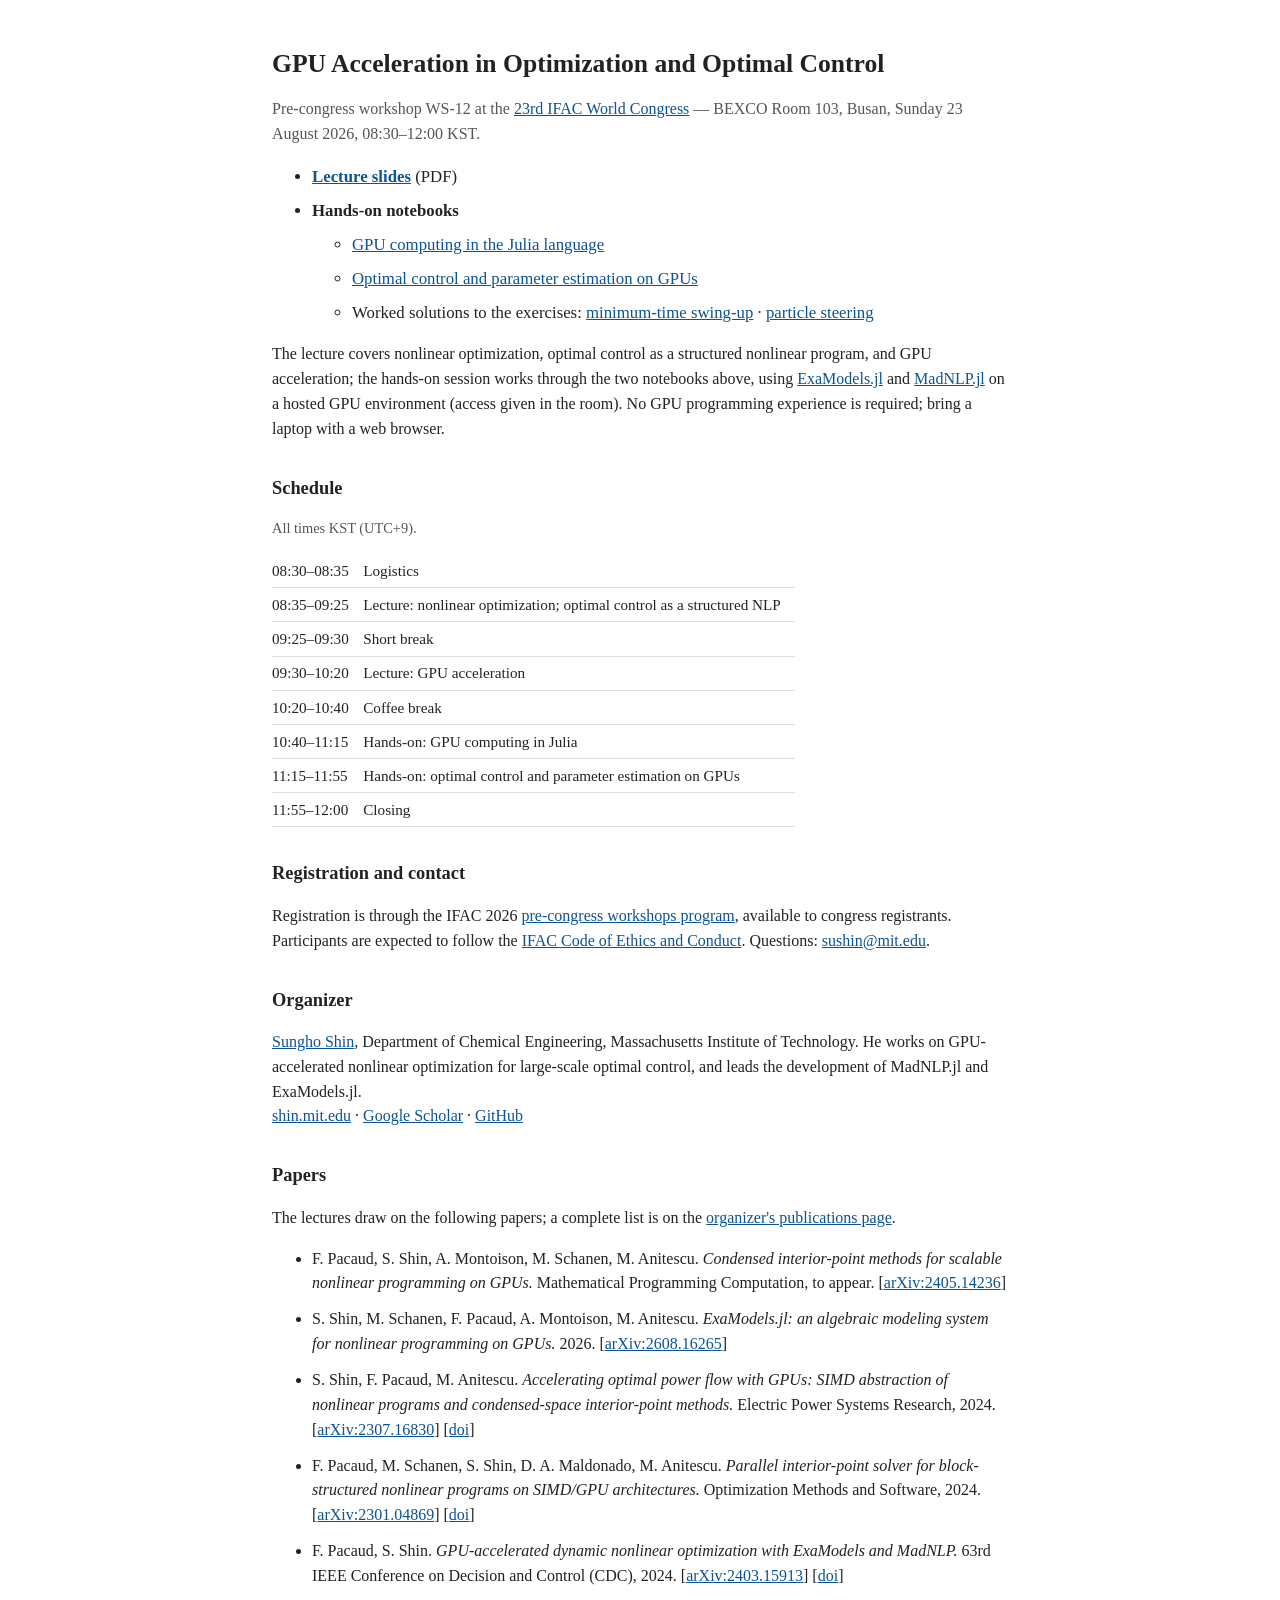
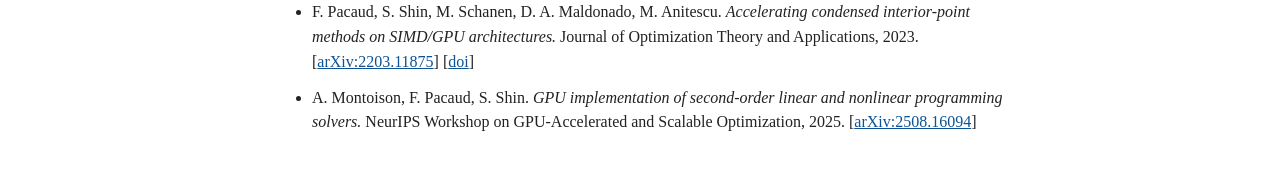
==== index.html @ cfbce033 "Meta line carries the workshop number and room (WS-12, BEXCO Room 103) Co-Authored-By: Claude <norep" ====
<!DOCTYPE html>
<html lang="en">
<head>
  <meta charset="UTF-8" />
  <meta name="viewport" content="width=device-width, initial-scale=1.0" />
  <title>GPU Acceleration in Optimization and Optimal Control — IFAC 2026 Workshop</title>
  <meta name="description" content="Half-day pre-congress workshop on GPU-accelerated nonlinear optimization for large-scale optimal control, at the IFAC 2026 World Congress, Busan, Korea." />
  <link rel="stylesheet" href="style.css" />
</head>
<body>

  <h1>GPU Acceleration in Optimization and Optimal Control</h1>
  <p class="meta">Pre-congress workshop WS-12 at the <a href="https://ifac2026.org">23rd IFAC World Congress</a>
    &mdash; BEXCO Room 103, Busan, Sunday 23 August 2026, 08:30&ndash;12:00 KST.</p>

  <ul class="materials">
    <li><a href="slides.pdf"><strong>Lecture slides</strong></a> (PDF)</li>
    <li><strong>Hands-on notebooks</strong>
      <ul>
        <li><a href="notebooks/1-gpu-computing.html">GPU computing in the Julia language</a></li>
        <li><a href="notebooks/2-optimal-control-and-estimation.html">Optimal control and parameter estimation on GPUs</a></li>
        <li>Worked solutions to the exercises:
          <a href="notebooks/minimum-time-solution.html">minimum-time swing-up</a> &middot;
          <a href="notebooks/particle-steering-solution.html">particle steering</a></li>
      </ul>
    </li>
  </ul>

  <p>The lecture covers nonlinear optimization, optimal control as a
    structured nonlinear program, and GPU acceleration; the hands-on session
    works through the two notebooks above, using
    <a href="https://github.com/exanauts/ExaModels.jl">ExaModels.jl</a> and
    <a href="https://github.com/MadNLP/MadNLP.jl">MadNLP.jl</a> on a hosted
    GPU environment (access given in the room). No GPU programming experience
    is required; bring a laptop with a web browser.</p>

  <h2 id="schedule">Schedule</h2>
  <p class="muted-note">All times KST (UTC+9).</p>
  <table class="program">
    <tbody>
      <tr><td>08:30&ndash;08:35</td><td>Logistics</td></tr>
      <tr><td>08:35&ndash;09:25</td><td>Lecture: nonlinear optimization; optimal control as a structured NLP</td></tr>
      <tr><td>09:25&ndash;09:30</td><td>Short break</td></tr>
      <tr><td>09:30&ndash;10:20</td><td>Lecture: GPU acceleration</td></tr>
      <tr><td>10:20&ndash;10:40</td><td>Coffee break</td></tr>
      <tr><td>10:40&ndash;11:15</td><td>Hands-on: GPU computing in Julia</td></tr>
      <tr><td>11:15&ndash;11:55</td><td>Hands-on: optimal control and parameter estimation on GPUs</td></tr>
      <tr><td>11:55&ndash;12:00</td><td>Closing</td></tr>
    </tbody>
  </table>

  <h2 id="registration">Registration and contact</h2>
  <p>Registration is through the IFAC 2026
    <a href="https://ifac2026.org/fairOnline.do?selAction=single_page&amp;SYSTEM_IDX=214&amp;FAIRMENU_IDX=21710&amp;hl=ENG">pre-congress workshops program</a>,
    available to congress registrants. Participants are expected to follow the
    <a href="https://www.ifac-control.org/about/code-of-ethics-and-conduct">IFAC Code of Ethics and Conduct</a>.
    Questions: <a href="mailto:sushin@mit.edu">sushin@mit.edu</a>.</p>

  <h2 id="organizer">Organizer</h2>
  <p><a href="https://cheme.mit.edu/profile/sungho-shin/">Sungho Shin</a>,
    Department of Chemical Engineering, Massachusetts Institute of Technology.
    He works on GPU-accelerated nonlinear optimization for large-scale optimal
    control, and leads the development of MadNLP.jl and ExaModels.jl.<br>
    <a href="https://shin.mit.edu">shin.mit.edu</a> &middot;
    <a href="https://scholar.google.com/citations?user=_KaTyEwAAAAJ">Google Scholar</a> &middot;
    <a href="https://github.com/sshin23">GitHub</a></p>

  <h2 id="papers">Papers</h2>
  <p>The lectures draw on the following papers; a complete list is on the
    <a href="https://shin.mit.edu/publications">organizer's publications page</a>.</p>
  <ul class="papers">
    <li>
      F. Pacaud, S. Shin, A. Montoison, M. Schanen, M. Anitescu.
      <em>Condensed interior-point methods for scalable nonlinear programming on GPUs.</em>
      Mathematical Programming Computation, to appear.
      [<a href="https://arxiv.org/abs/2405.14236">arXiv:2405.14236</a>]
    </li>
    <li>
      S. Shin, M. Schanen, F. Pacaud, A. Montoison, M. Anitescu.
      <em>ExaModels.jl: an algebraic modeling system for nonlinear programming on GPUs.</em>
      2026.
      [<a href="https://arxiv.org/abs/2608.16265">arXiv:2608.16265</a>]
    </li>
    <li>
      S. Shin, F. Pacaud, M. Anitescu.
      <em>Accelerating optimal power flow with GPUs: SIMD abstraction of nonlinear programs and condensed-space interior-point methods.</em>
      Electric Power Systems Research, 2024.
      [<a href="https://arxiv.org/abs/2307.16830">arXiv:2307.16830</a>]
      [<a href="https://doi.org/10.1016/j.epsr.2024.110651">doi</a>]
    </li>
    <li>
      F. Pacaud, M. Schanen, S. Shin, D. A. Maldonado, M. Anitescu.
      <em>Parallel interior-point solver for block-structured nonlinear programs on SIMD/GPU architectures.</em>
      Optimization Methods and Software, 2024.
      [<a href="https://arxiv.org/abs/2301.04869">arXiv:2301.04869</a>]
      [<a href="https://doi.org/10.1080/10556788.2024.2329646">doi</a>]
    </li>
    <li>
      F. Pacaud, S. Shin.
      <em>GPU-accelerated dynamic nonlinear optimization with ExaModels and MadNLP.</em>
      63rd IEEE Conference on Decision and Control (CDC), 2024.
      [<a href="https://arxiv.org/abs/2403.15913">arXiv:2403.15913</a>]
      [<a href="https://doi.org/10.1109/CDC56724.2024.10886720">doi</a>]
    </li>
    <li>
      F. Pacaud, S. Shin, M. Schanen, D. A. Maldonado, M. Anitescu.
      <em>Accelerating condensed interior-point methods on SIMD/GPU architectures.</em>
      Journal of Optimization Theory and Applications, 2023.
      [<a href="https://arxiv.org/abs/2203.11875">arXiv:2203.11875</a>]
      [<a href="https://doi.org/10.1007/s10957-022-02129-5">doi</a>]
    </li>
    <li>
      A. Montoison, F. Pacaud, S. Shin.
      <em>GPU implementation of second-order linear and nonlinear programming solvers.</em>
      NeurIPS Workshop on GPU-Accelerated and Scalable Optimization, 2025.
      [<a href="https://arxiv.org/abs/2508.16094">arXiv:2508.16094</a>]
    </li>
  </ul>

</body>
</html>
---- style.css ----
/* Same style as the workshop materials site (madsuite.org/ifac2026-workshop). */

body {
  max-width: 46rem;
  margin: 3rem auto;
  padding: 0 1rem;
  font-family: Georgia, serif;
  line-height: 1.55;
  color: #222;
  background: #fff;
}

h1 { font-size: 1.6rem; line-height: 1.25; }
h2 { font-size: 1.15rem; margin-top: 2rem; }

li { margin: 0.4rem 0; }

a { color: #0b5394; }

.meta, .muted-note { color: #555; }
.muted-note { font-size: 0.9rem; }

table.program {
  border-collapse: collapse;
  font-size: 0.95rem;
}
table.program td {
  text-align: left;
  padding: 0.3rem 0.9rem 0.3rem 0;
  border-bottom: 1px solid #ddd;
  vertical-align: top;
}
table.program td:first-child { white-space: nowrap; }

ul.papers li { margin: 0.7rem 0; }

ul.materials { font-size: 1.05rem; }
ul.materials li { margin: 0.5rem 0; }
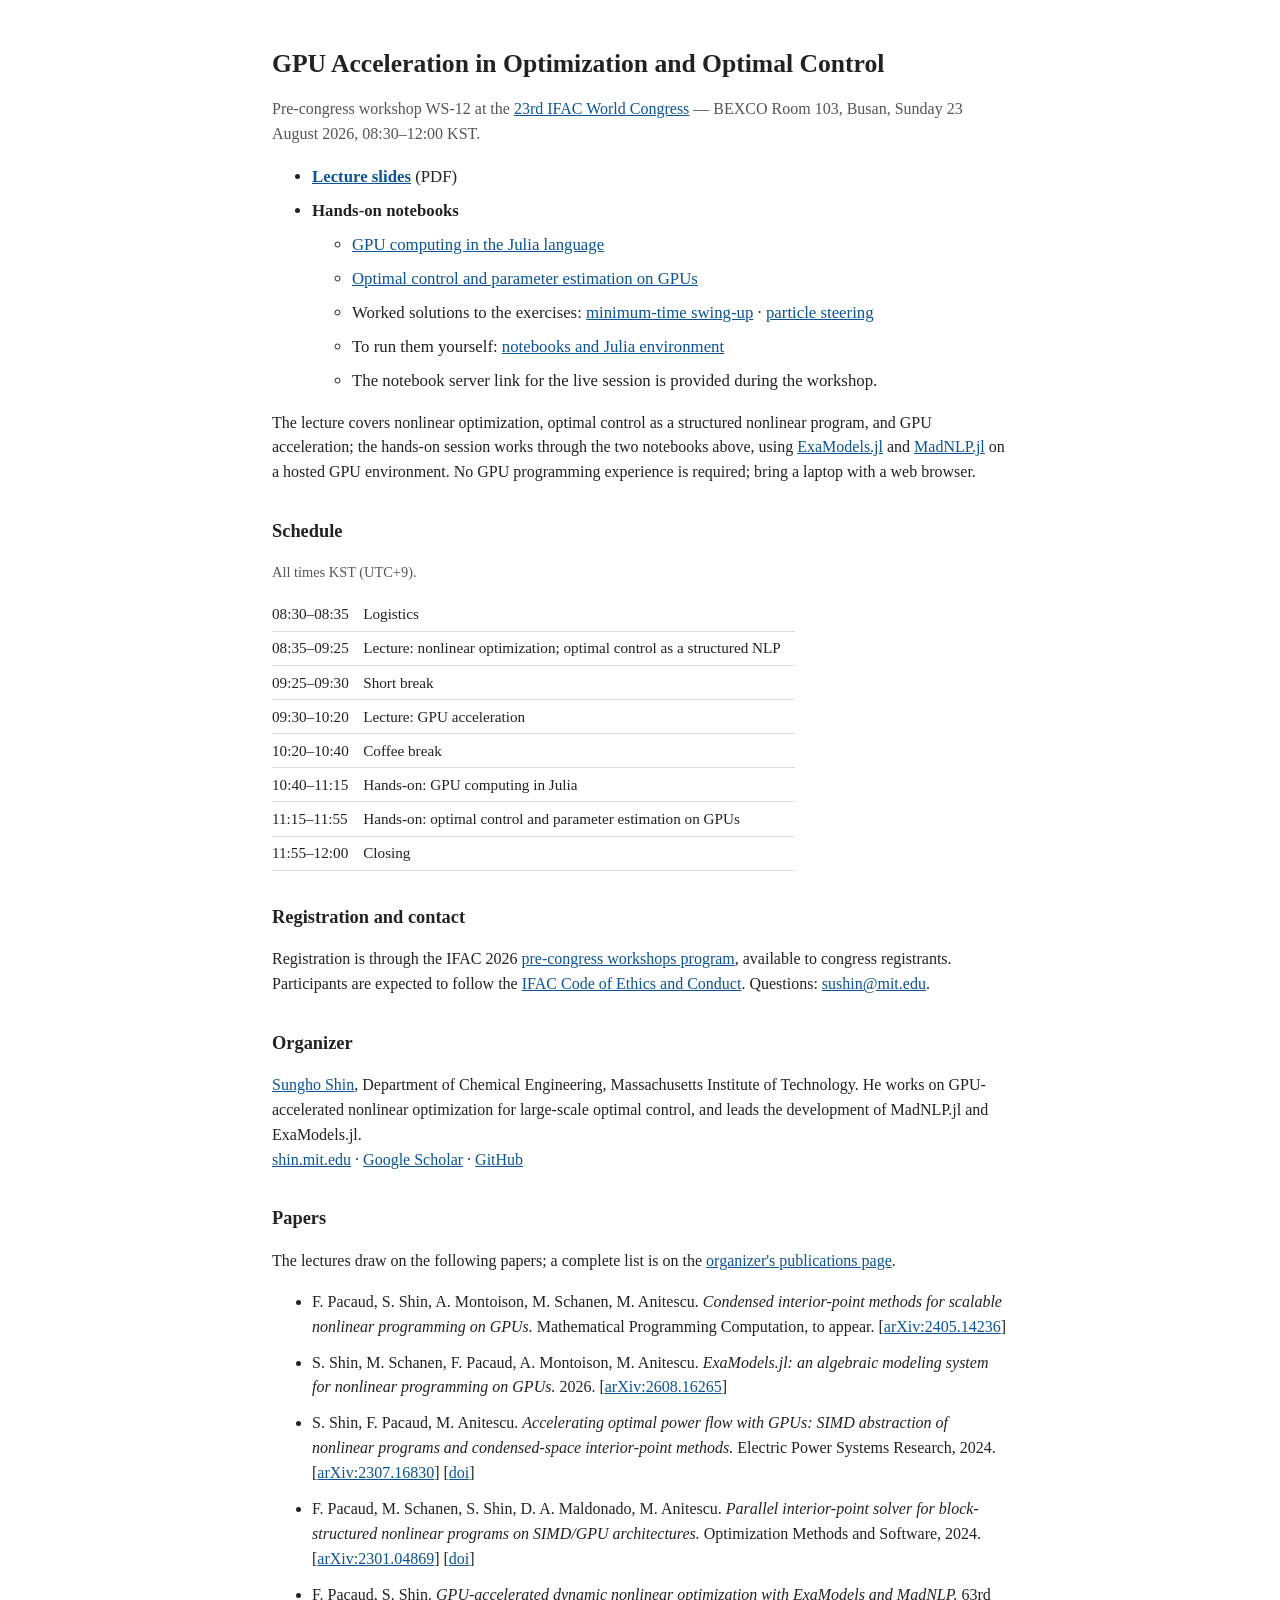
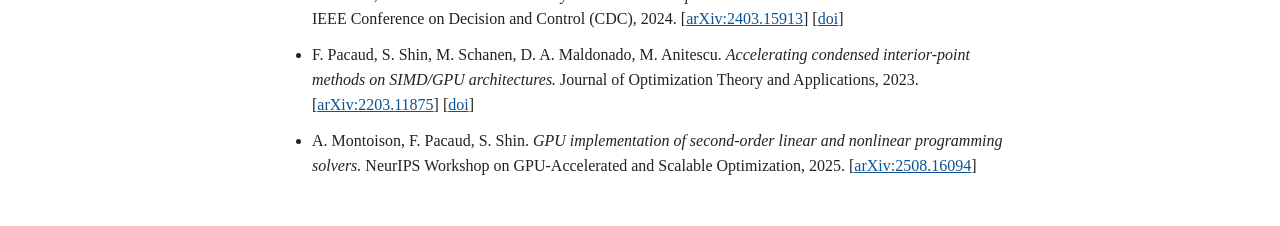
==== commit 3924841c: "Notebooks bullet: runnable repo link, and the server link handed out in session Co-Authored-By: Clau" ====
--- a/index.html
+++ b/index.html
@@ -22,6 +22,8 @@
         <li>Worked solutions to the exercises:
           <a href="notebooks/minimum-time-solution.html">minimum-time swing-up</a> &middot;
           <a href="notebooks/particle-steering-solution.html">particle steering</a></li>
+        <li>To run them yourself: <a href="https://github.com/madsuite-org/ifac2026-notebooks">notebooks and Julia environment</a></li>
+        <li>The notebook server link for the live session is provided during the workshop.</li>
       </ul>
     </li>
   </ul>
@@ -31,8 +33,8 @@
     works through the two notebooks above, using
     <a href="https://github.com/exanauts/ExaModels.jl">ExaModels.jl</a> and
     <a href="https://github.com/MadNLP/MadNLP.jl">MadNLP.jl</a> on a hosted
-    GPU environment (access given in the room). No GPU programming experience
-    is required; bring a laptop with a web browser.</p>
+    GPU environment. No GPU programming experience is required; bring a
+    laptop with a web browser.</p>
 
   <h2 id="schedule">Schedule</h2>
   <p class="muted-note">All times KST (UTC+9).</p>
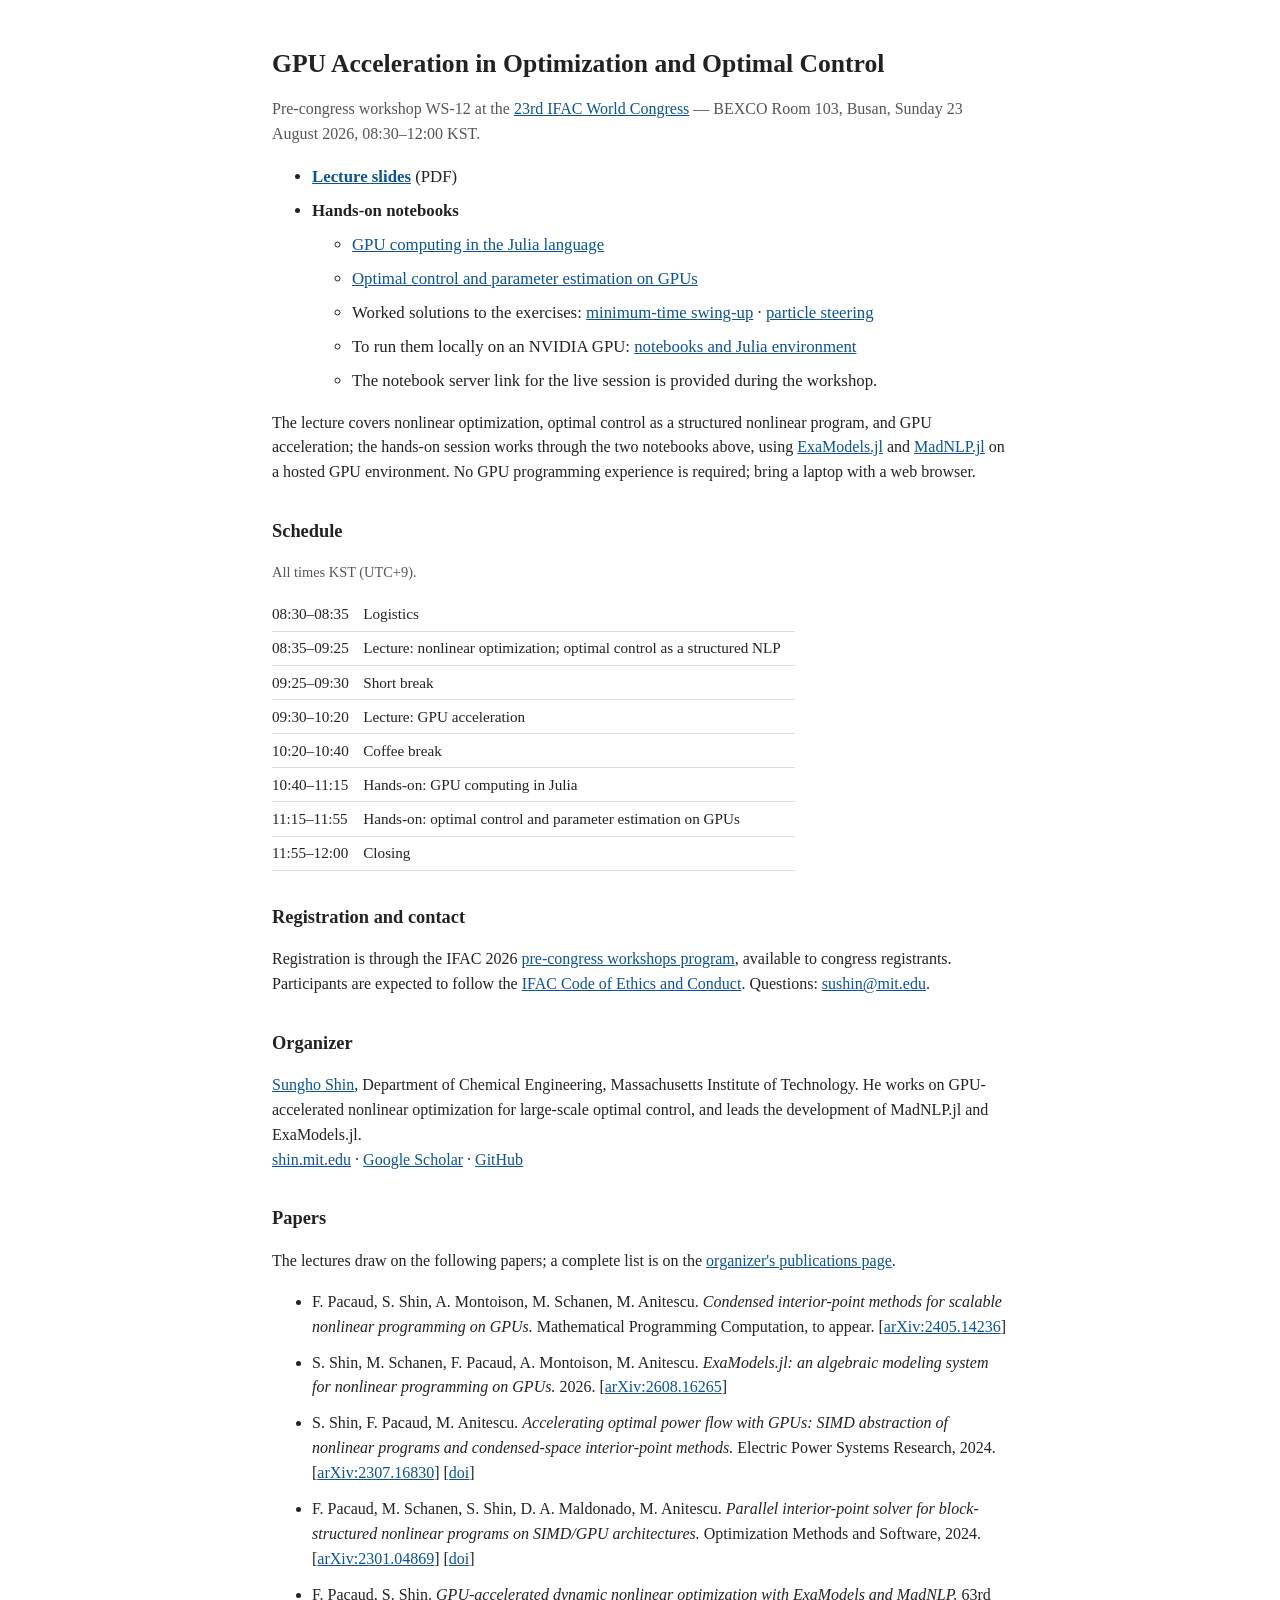
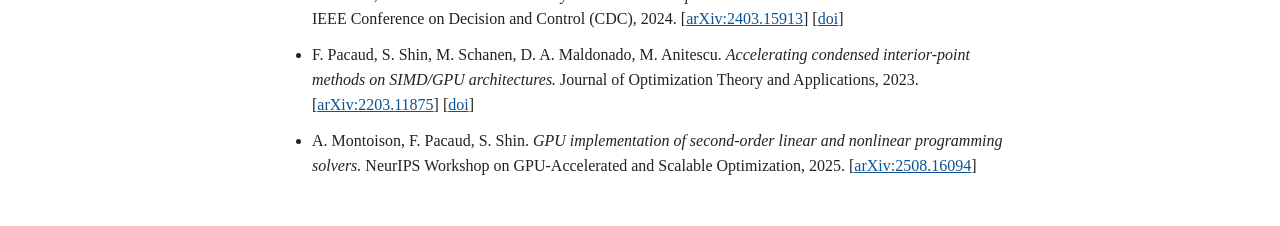
==== commit ce7fac3f: "Runnable-repo bullet framed for local NVIDIA-GPU users Co-Authored-By: Claude <noreply@anthropic.com" ====
--- a/index.html
+++ b/index.html
@@ -22,7 +22,7 @@
         <li>Worked solutions to the exercises:
           <a href="notebooks/minimum-time-solution.html">minimum-time swing-up</a> &middot;
           <a href="notebooks/particle-steering-solution.html">particle steering</a></li>
-        <li>To run them yourself: <a href="https://github.com/madsuite-org/ifac2026-notebooks">notebooks and Julia environment</a></li>
+        <li>To run them locally on an NVIDIA GPU: <a href="https://github.com/madsuite-org/ifac2026-notebooks">notebooks and Julia environment</a></li>
         <li>The notebook server link for the live session is provided during the workshop.</li>
       </ul>
     </li>
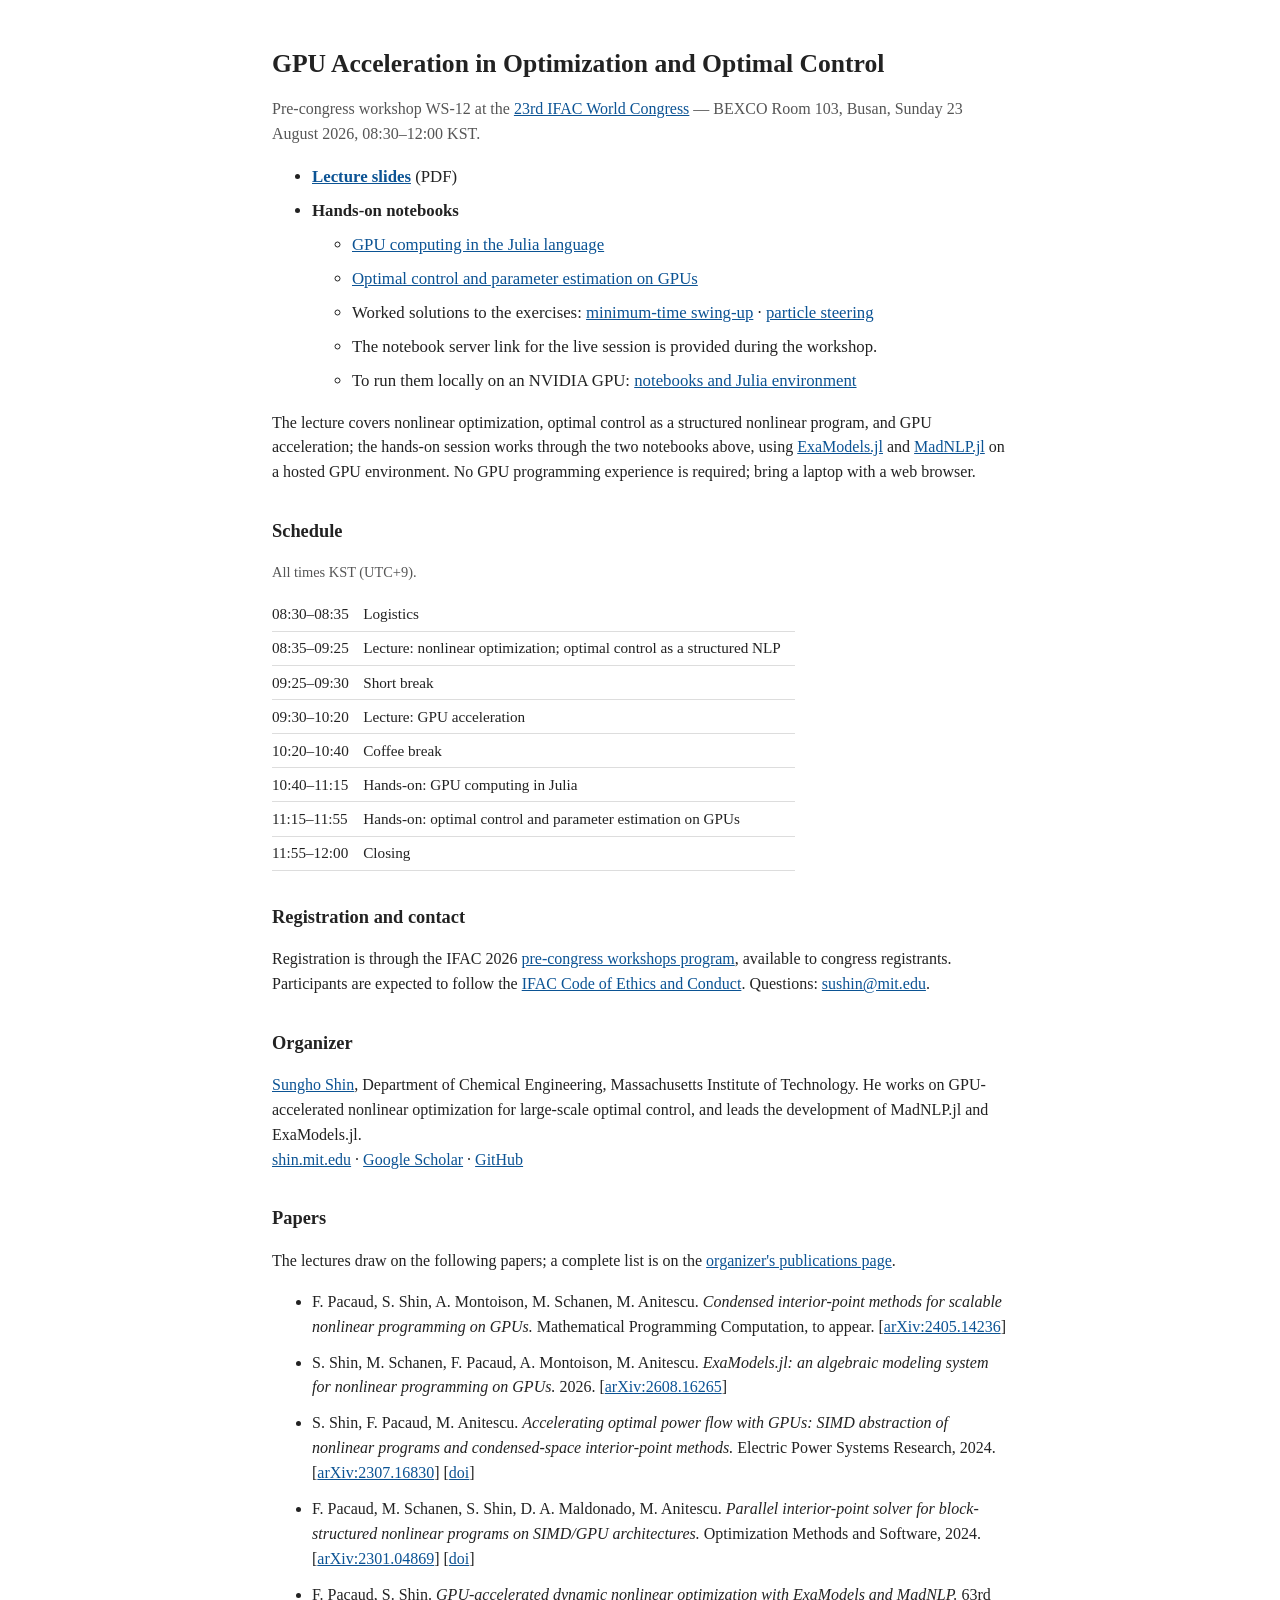
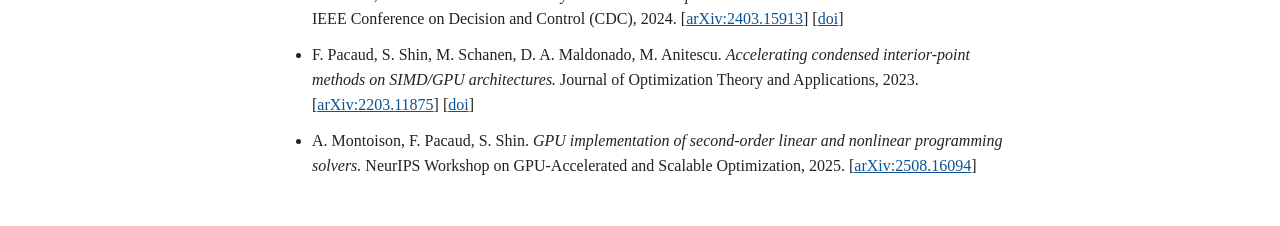
==== commit 41647dcc: "Server option listed before the local-run option Co-Authored-By: Claude <noreply@anthropic.com>" ====
--- a/index.html
+++ b/index.html
@@ -22,8 +22,8 @@
         <li>Worked solutions to the exercises:
           <a href="notebooks/minimum-time-solution.html">minimum-time swing-up</a> &middot;
           <a href="notebooks/particle-steering-solution.html">particle steering</a></li>
+        <li>The notebook server link for the live session is provided during the workshop.</li>
         <li>To run them locally on an NVIDIA GPU: <a href="https://github.com/madsuite-org/ifac2026-notebooks">notebooks and Julia environment</a></li>
-        <li>The notebook server link for the live session is provided during the workshop.</li>
       </ul>
     </li>
   </ul>
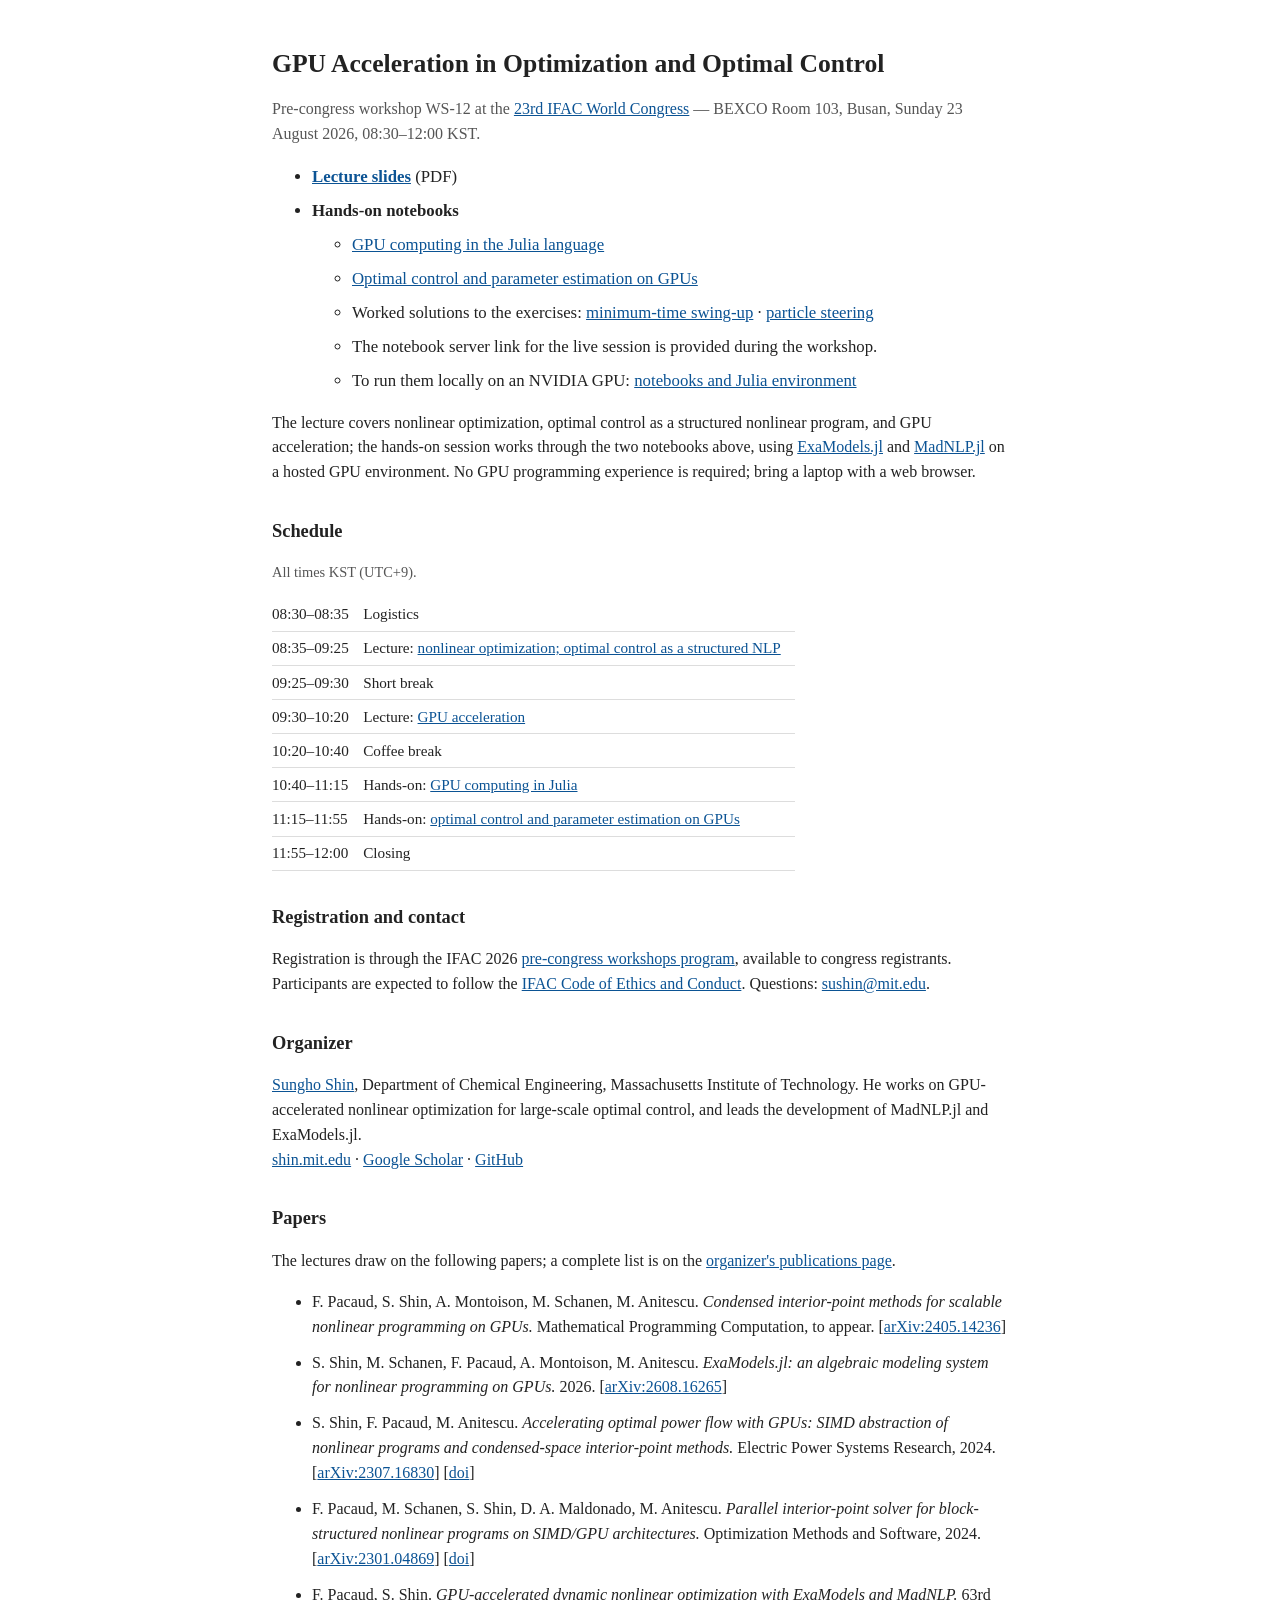
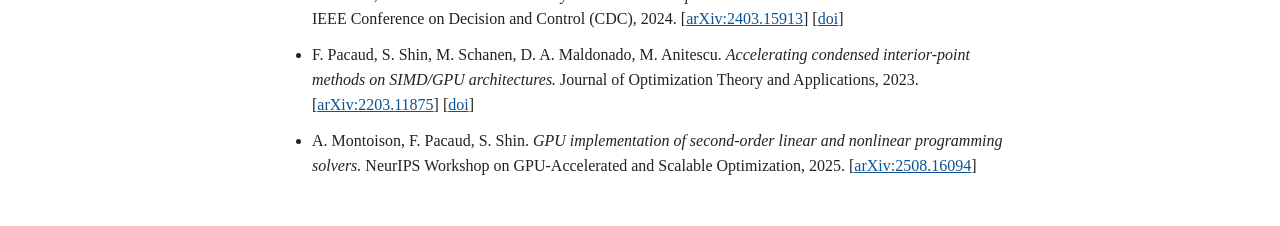
==== commit bfaff9d4: "Schedule rows link their materials directly Co-Authored-By: Claude <noreply@anthropic.com>" ====
--- a/index.html
+++ b/index.html
@@ -41,12 +41,12 @@
   <table class="program">
     <tbody>
       <tr><td>08:30&ndash;08:35</td><td>Logistics</td></tr>
-      <tr><td>08:35&ndash;09:25</td><td>Lecture: nonlinear optimization; optimal control as a structured NLP</td></tr>
+      <tr><td>08:35&ndash;09:25</td><td>Lecture: <a href="slides.pdf">nonlinear optimization; optimal control as a structured NLP</a></td></tr>
       <tr><td>09:25&ndash;09:30</td><td>Short break</td></tr>
-      <tr><td>09:30&ndash;10:20</td><td>Lecture: GPU acceleration</td></tr>
+      <tr><td>09:30&ndash;10:20</td><td>Lecture: <a href="slides.pdf">GPU acceleration</a></td></tr>
       <tr><td>10:20&ndash;10:40</td><td>Coffee break</td></tr>
-      <tr><td>10:40&ndash;11:15</td><td>Hands-on: GPU computing in Julia</td></tr>
-      <tr><td>11:15&ndash;11:55</td><td>Hands-on: optimal control and parameter estimation on GPUs</td></tr>
+      <tr><td>10:40&ndash;11:15</td><td>Hands-on: <a href="notebooks/1-gpu-computing.html">GPU computing in Julia</a></td></tr>
+      <tr><td>11:15&ndash;11:55</td><td>Hands-on: <a href="notebooks/2-optimal-control-and-estimation.html">optimal control and parameter estimation on GPUs</a></td></tr>
       <tr><td>11:55&ndash;12:00</td><td>Closing</td></tr>
     </tbody>
   </table>
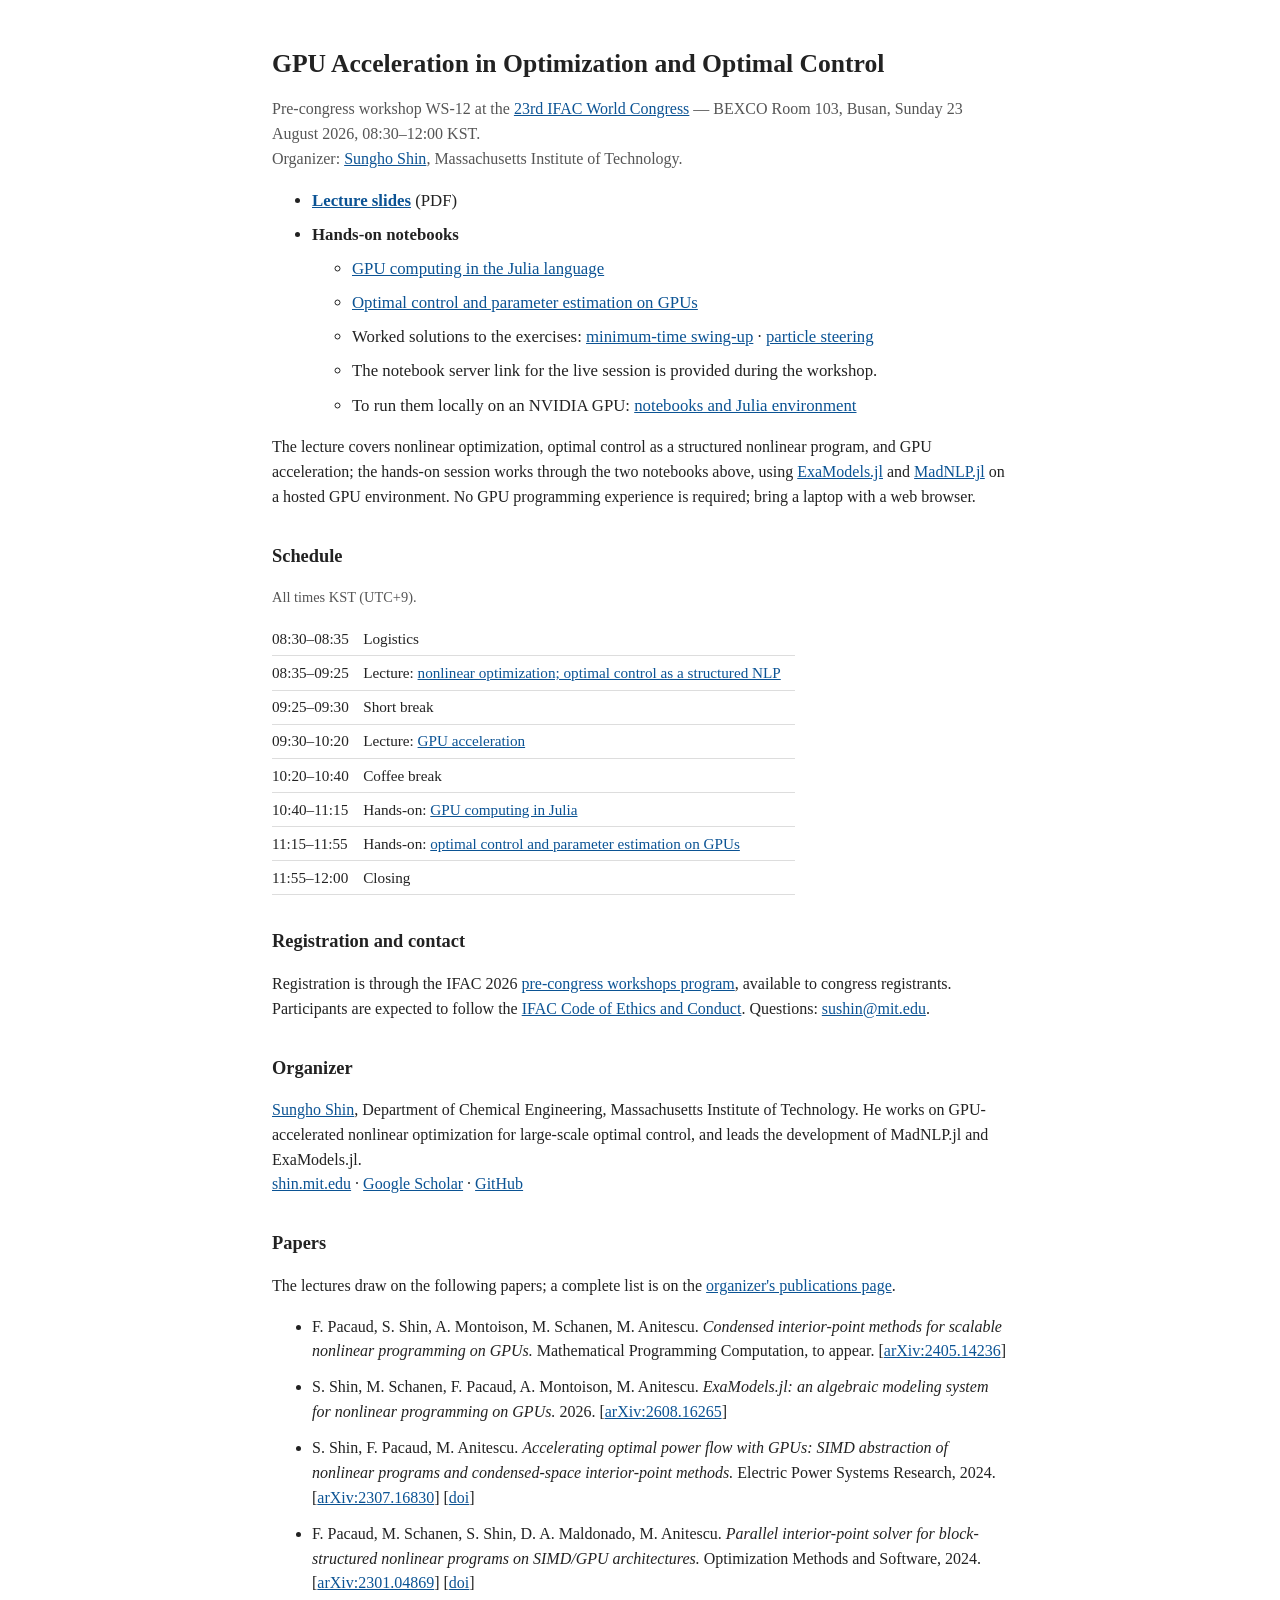
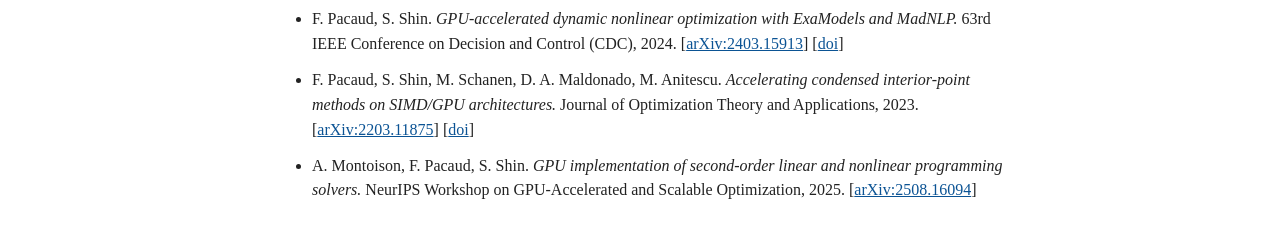
==== commit a105ca4c: "Organizer named in the title block Co-Authored-By: Claude <noreply@anthropic.com>" ====
--- a/index.html
+++ b/index.html
@@ -11,7 +11,8 @@
 
   <h1>GPU Acceleration in Optimization and Optimal Control</h1>
   <p class="meta">Pre-congress workshop WS-12 at the <a href="https://ifac2026.org">23rd IFAC World Congress</a>
-    &mdash; BEXCO Room 103, Busan, Sunday 23 August 2026, 08:30&ndash;12:00 KST.</p>
+    &mdash; BEXCO Room 103, Busan, Sunday 23 August 2026, 08:30&ndash;12:00 KST.<br>
+    Organizer: <a href="#organizer">Sungho Shin</a>, Massachusetts Institute of Technology.</p>
 
   <ul class="materials">
     <li><a href="slides.pdf"><strong>Lecture slides</strong></a> (PDF)</li>
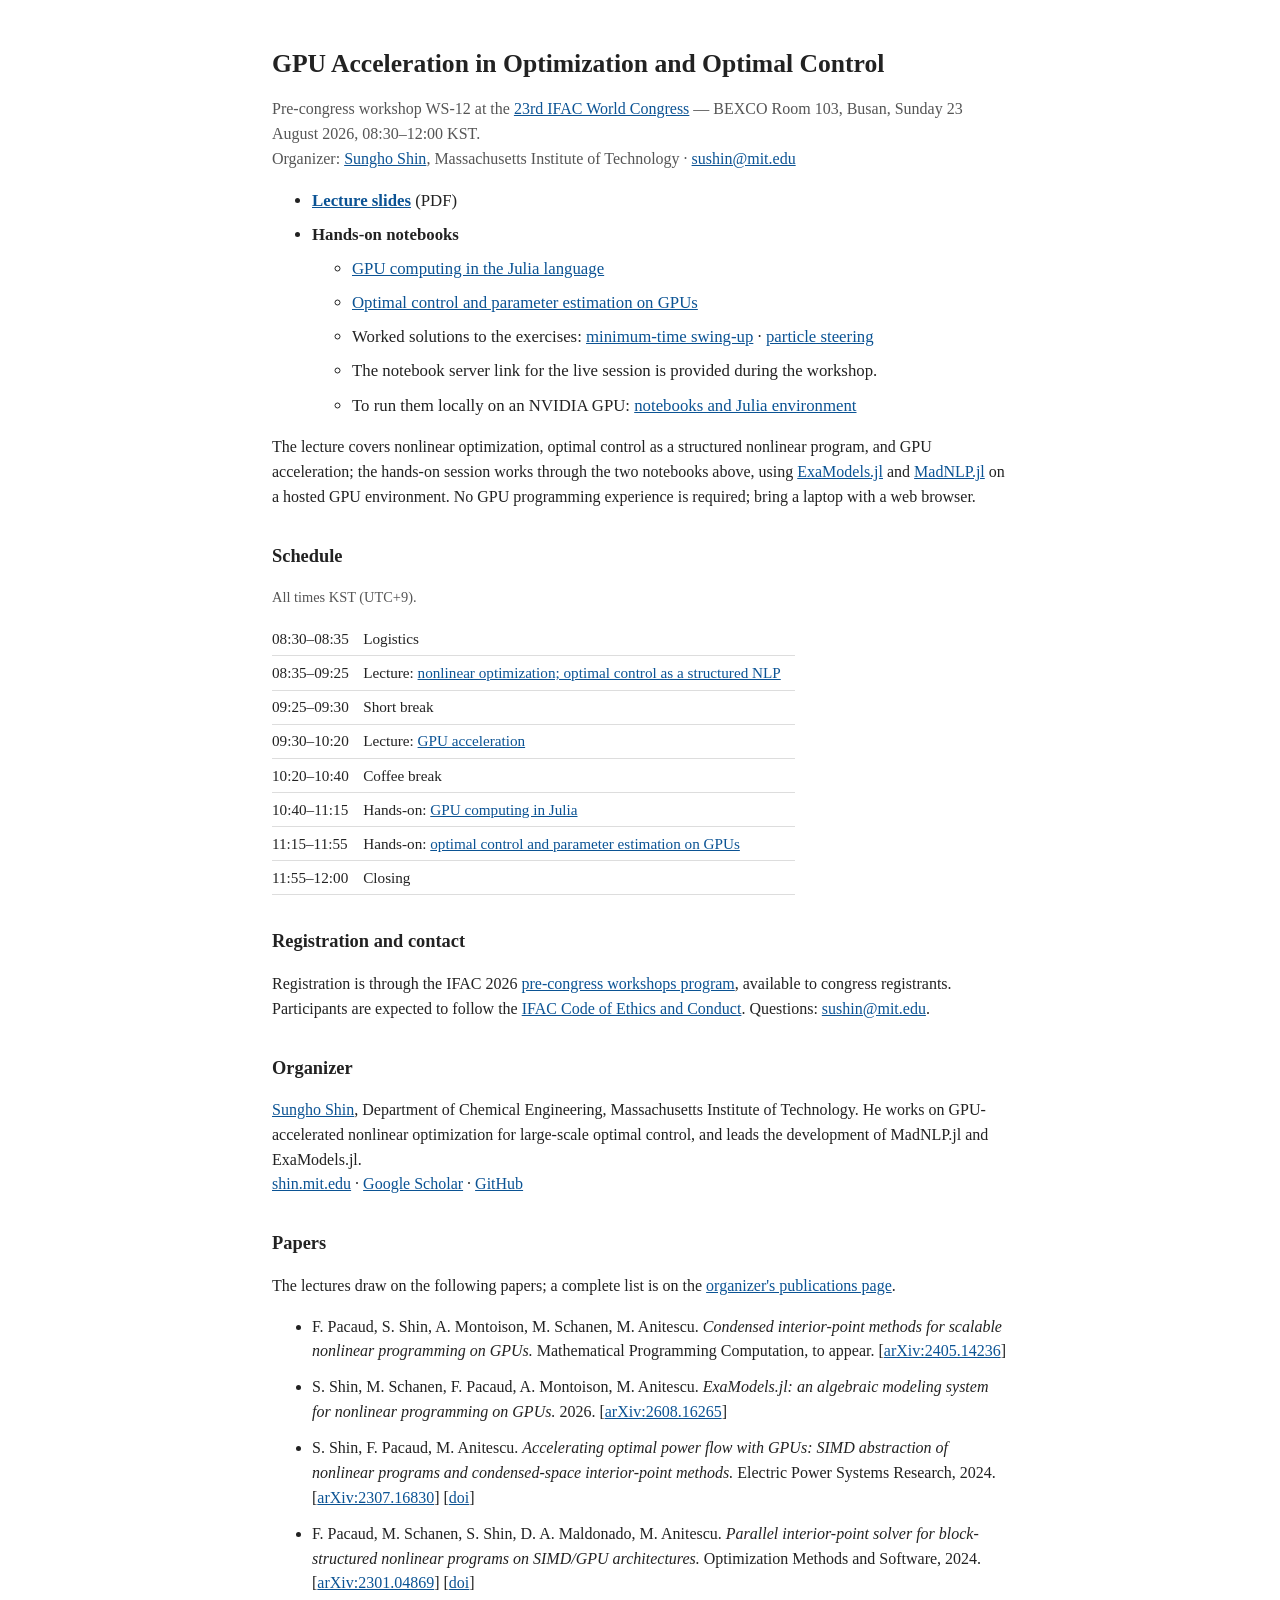
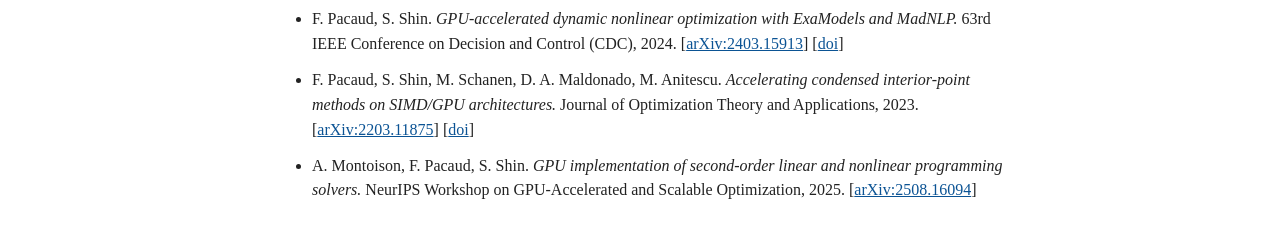
==== commit 1cc66005: "Contact beside the organizer name Co-Authored-By: Claude <noreply@anthropic.com>" ====
--- a/index.html
+++ b/index.html
@@ -12,7 +12,8 @@
   <h1>GPU Acceleration in Optimization and Optimal Control</h1>
   <p class="meta">Pre-congress workshop WS-12 at the <a href="https://ifac2026.org">23rd IFAC World Congress</a>
     &mdash; BEXCO Room 103, Busan, Sunday 23 August 2026, 08:30&ndash;12:00 KST.<br>
-    Organizer: <a href="#organizer">Sungho Shin</a>, Massachusetts Institute of Technology.</p>
+    Organizer: <a href="#organizer">Sungho Shin</a>, Massachusetts Institute of Technology &middot;
+    <a href="mailto:sushin@mit.edu">sushin@mit.edu</a></p>
 
   <ul class="materials">
     <li><a href="slides.pdf"><strong>Lecture slides</strong></a> (PDF)</li>
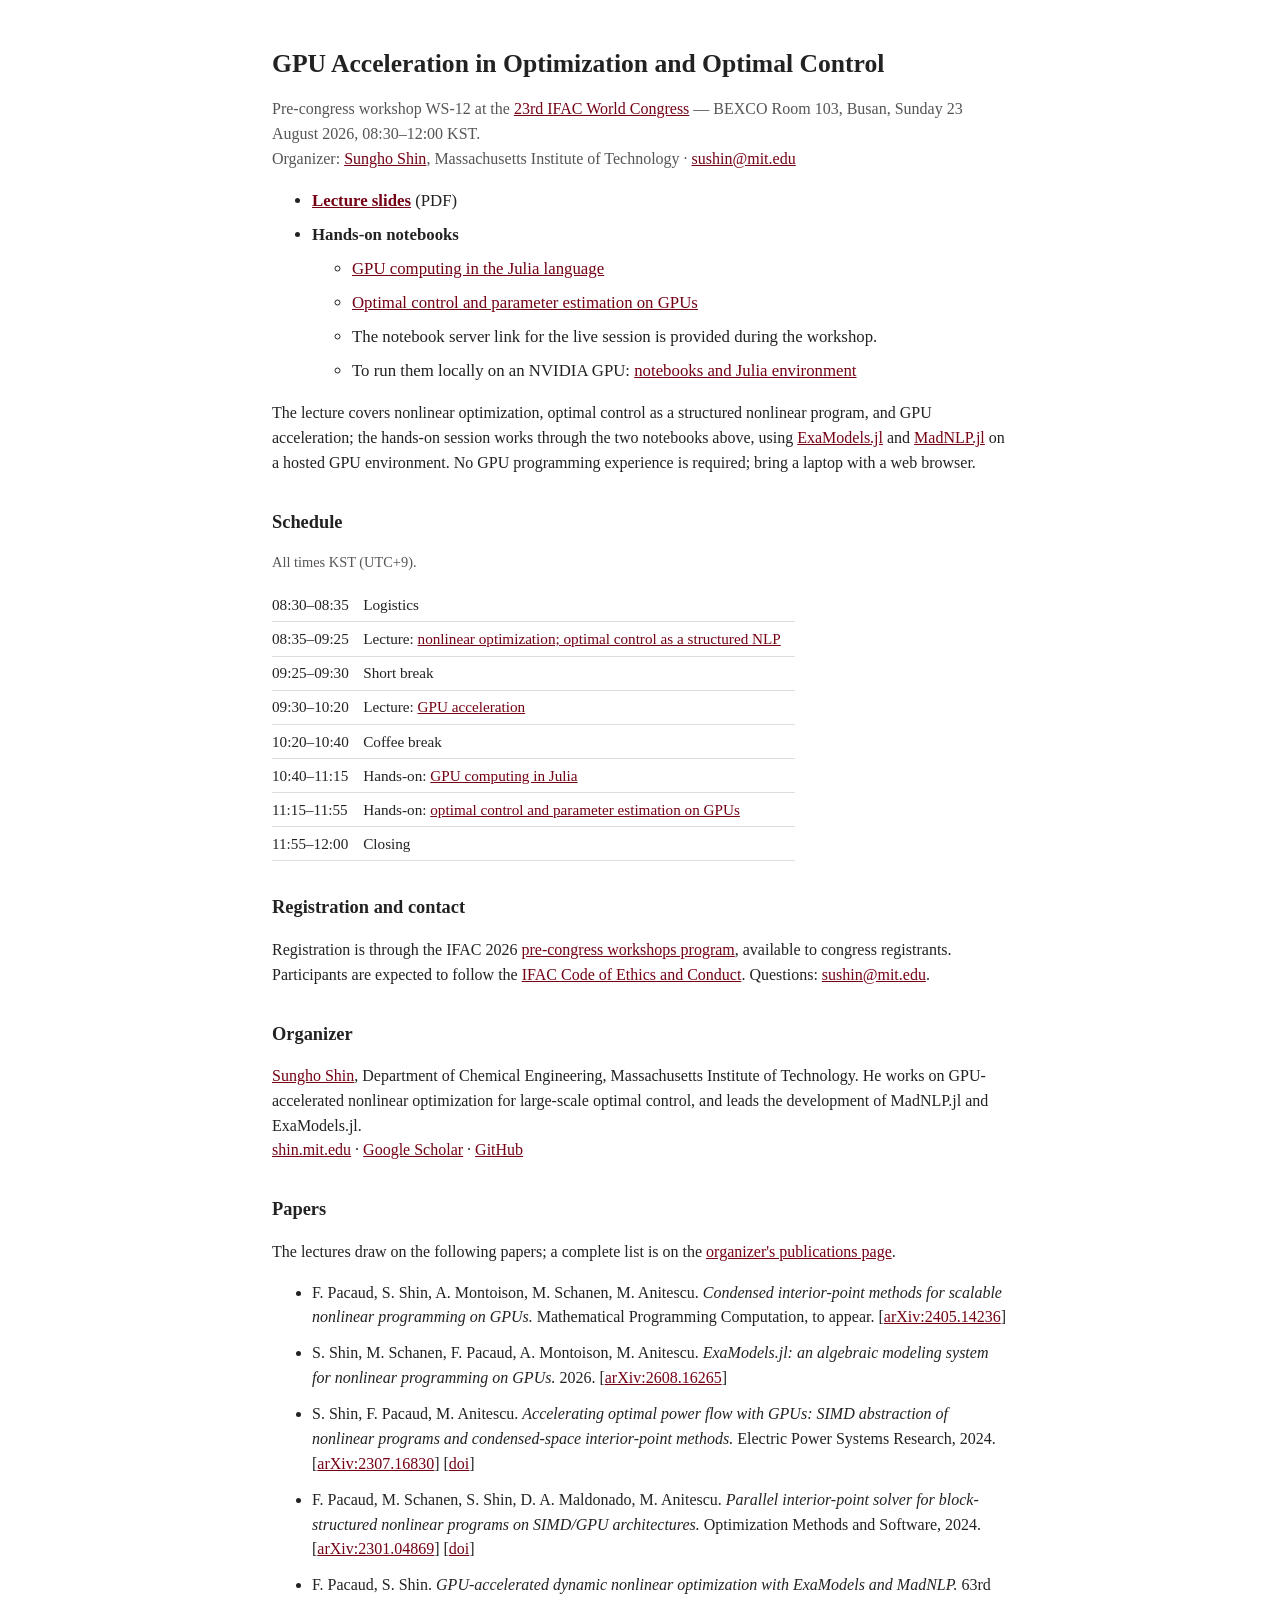
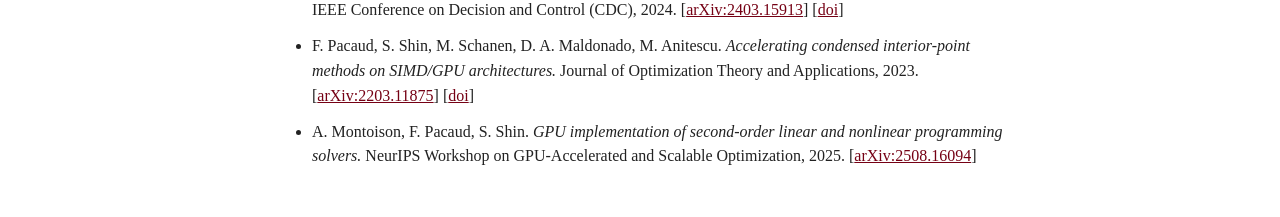
==== commit a8c70925: "Tutorial 1 re-rendered; solution pages for its two exercises; wide cells scroll Co-Authored-By: Clau" ====
--- a/index.html
+++ b/index.html
@@ -21,9 +21,6 @@
       <ul>
         <li><a href="notebooks/1-gpu-computing.html">GPU computing in the Julia language</a></li>
         <li><a href="notebooks/2-optimal-control-and-estimation.html">Optimal control and parameter estimation on GPUs</a></li>
-        <li>Worked solutions to the exercises:
-          <a href="notebooks/minimum-time-solution.html">minimum-time swing-up</a> &middot;
-          <a href="notebooks/particle-steering-solution.html">particle steering</a></li>
         <li>The notebook server link for the live session is provided during the workshop.</li>
         <li>To run them locally on an NVIDIA GPU: <a href="https://github.com/madsuite-org/ifac2026-notebooks">notebooks and Julia environment</a></li>
       </ul>
--- a/style.css
+++ b/style.css
@@ -15,7 +15,7 @@
 
 li { margin: 0.4rem 0; }
 
-a { color: #0b5394; }
+a { color: #750014; }
 
 .meta, .muted-note { color: #555; }
 .muted-note { font-size: 0.9rem; }
